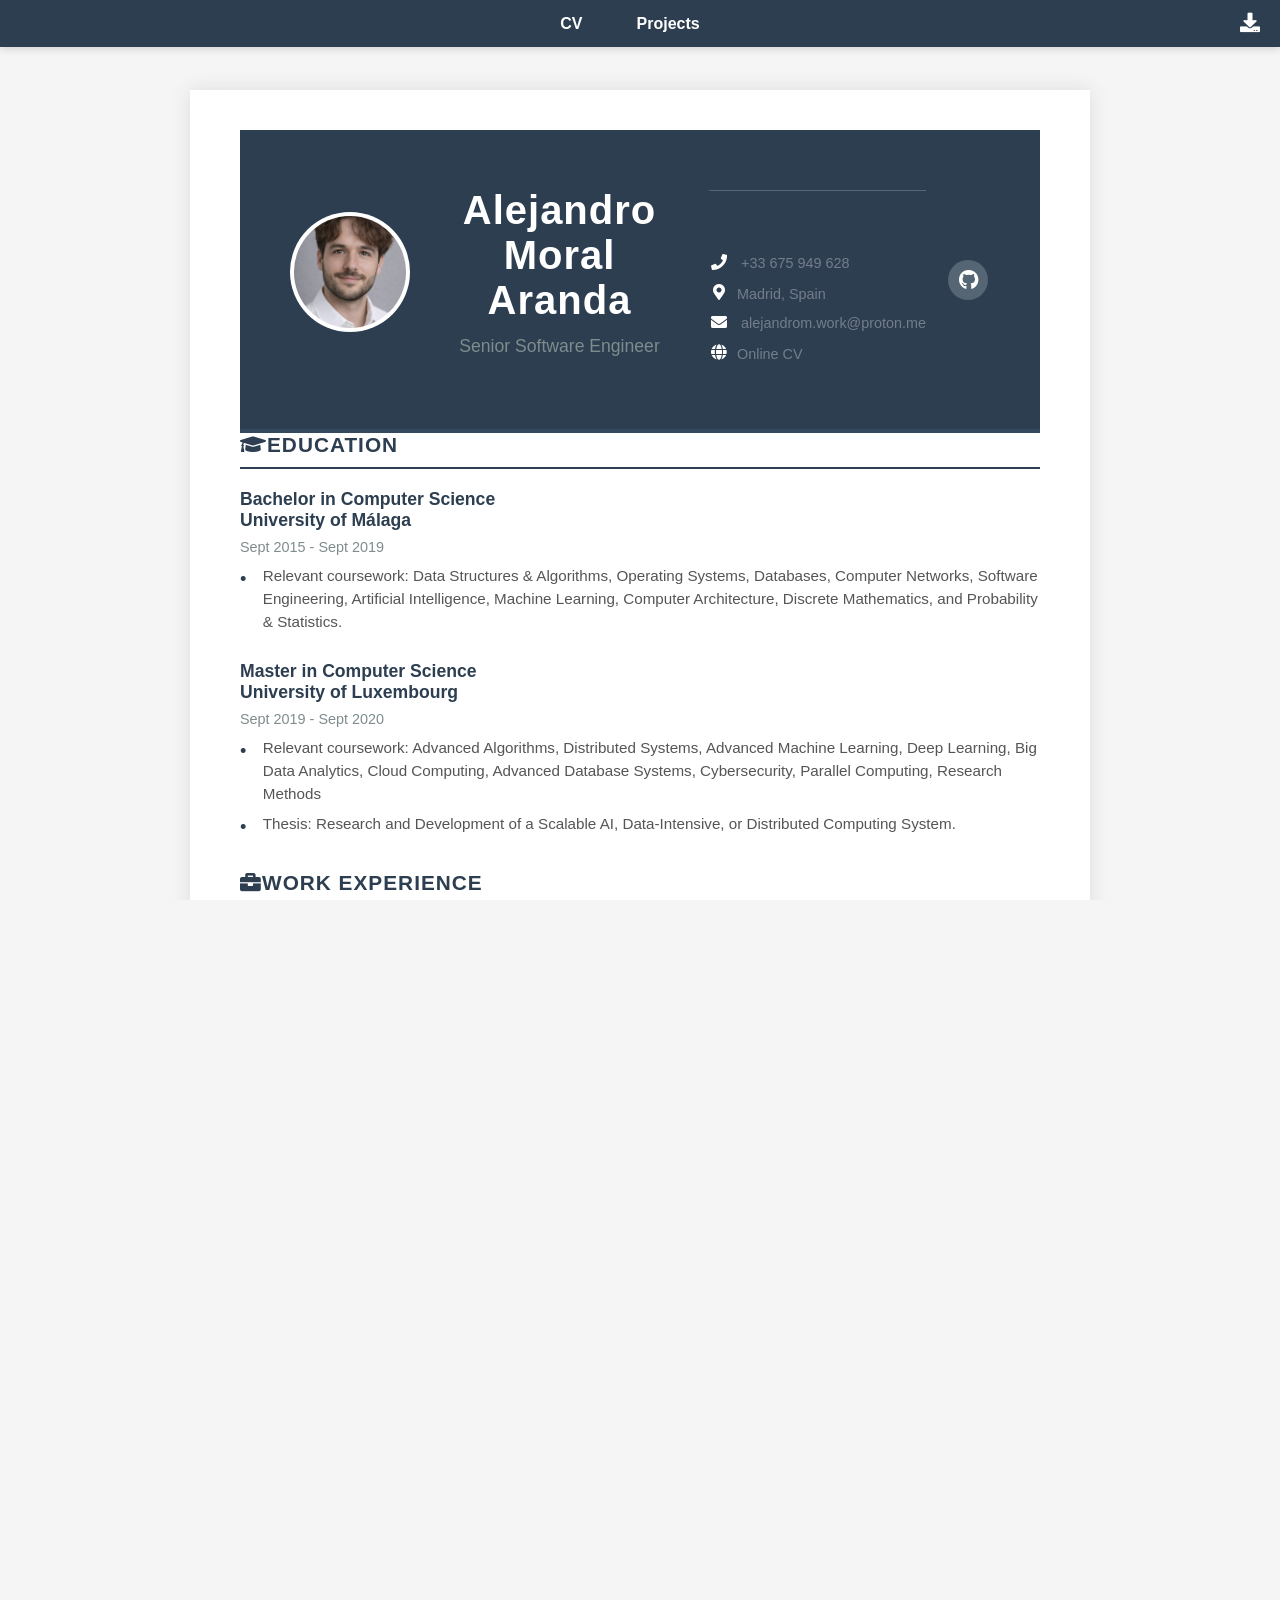
==== index.html @ 783f9229 "first commit" ====
﻿<!DOCTYPE html>

<html lang="en">
<head>
<meta charset="utf-8"/>
<title>Alejandro Moral Aranda </title>
<!-- ...existing code... -->
<meta content="width=1200, initial-scale=0.4, maximum-scale=1.0, user-scalable=yes" name="viewport"/>
<link crossorigin="anonymous" href="https://use.fontawesome.com/releases/v5.1.0/css/all.css" integrity="sha384-lKuwvrZot6UHsBSfcMvOkWwlCMgc0TaWr+30HWe3a4ltaBwTZhyTEggF5tJv8tbt" rel="stylesheet"/><link href="https://cdnjs.cloudflare.com/ajax/libs/normalize/5.0.0/normalize.min.css" rel="stylesheet"/>
<!-- Feather Icons -->
<link rel="stylesheet" href="https://cdn.jsdelivr.net/npm/feather-icons/dist/feather.min.css">
<!-- Bootstrap Icons -->
<link rel="stylesheet" href="https://cdn.jsdelivr.net/npm/bootstrap-icons@1.11.0/font/bootstrap-icons.css">
<!-- Heroicons SVG -->
<link rel="stylesheet" href="https://cdn.jsdelivr.net/npm/heroicons@2.0.18/outline/index.css">
<link href="assets/css/general.css" rel="stylesheet"/>
<link href="assets/css/t.css" rel="stylesheet"/>

<script src="https://cdnjs.cloudflare.com/ajax/libs/particlesjs/2.2.3/particles.min.js"></script><link href="https://cdnjs.cloudflare.com/ajax/libs/normalize/5.0.0/normalize.min.css" rel="stylesheet"/>
<script crossorigin="anonymous" src="https://kit.fontawesome.com/a076d05399.js"></script>
<script>
// Auto-load specific version on page load
(function() {
  const targetVersion = 'reporting-analyst';
  
  window.addEventListener('DOMContentLoaded', function() {
    if (window.CVVersionController) {
      if (window.CVVersionController.setVersion) {
        window.CVVersionController.setVersion(targetVersion);
      }
    }
    
    setTimeout(function() {
      if (window.cvController && window.cvController.switchVersion) {
        window.cvController.switchVersion(targetVersion);
      }
    }, 200);
  });
})();
</script>
</head>
<body>
  <!-- Preloader overlay -->
  <div id="preloader-overlay" class="hidden">
    <div class="preloader-spinner"></div>
  </div>
  <script>
    // Show preloader only if not in iframe
    if (window.self === window.top) {
      document.getElementById('preloader-overlay').classList.remove('hidden');
    }
  </script>
<nav class="navbar">
<ul class="nav-list">
<li class="nav-item" id="nav-cv"><a href="#cv">CV</a></li>
<li class="nav-item" id="nav-projects"><a href="#projects">Projects</a></li>
</ul>
<!-- Download button -->
<a class="download-btn" download="" href="alejandro_moral_aranda_resume.pdf" title="Download">
<i class="fas fa-download"></i>
</a>
</nav>
<div class="vertical-centered-box" id="particles-background"></div>
<div class="vertical-centered-box" id="particles-foreground"></div>
<div class="resume">

<div class="func">

<div class="base">

  <div class="default">
 <div class="profile">

        <div class="photo">
            <!-- Using a placeholder image for demo purposes -->
            <img alt="Alejandro Moral" src="../assets/images/yo.png"/>
        </div>

        <div class="info">
            <h1 class="name">Alejandro Moral</h1>
            <!-- Added a subtitle for context -->
            <p class="job" style="margin-top: 0.5rem; font-size: 1.1rem; color: #7f8c8d;">Finance and Programming</p>
        </div>

        <div class="contact">
            <h3>Contact</h3>
            <div class="call">
                <a href="tel:+33 07 43 32 65 25">
                    <i class="fas fa-phone"></i>
                    <span>+33 675 949 628</span>
                </a>
            </div>
            <div class="address">
                <i class="fas fa-map-marker-alt"></i> <!-- Updated icon class -->
                <span>Madrid, Spain</span>
            </div>
            <div class="email">
                <a href="mailto:alejandrom.work@proton.me">
                    <i class="fas fa-envelope"></i>
                    <span>alejandrom.work@proton.me</span>
                </a>
            </div>
            <div class="website-link">
                <a id="portfolio-link" href="#" target="_blank">
                    <i class="fas fa-globe"></i>
                    <span class="website-text">Portfolio Website</span>
                </a>
            </div>
            <script>
                (function() {
                    // Extract the folder name from the current path
                    const pathParts = window.location.pathname.split('/').filter(p => p && p !== 'index.html');
                    const folderName = pathParts[pathParts.length - 1];
                    
                    // Construct the portfolio URL
                    const portfolioUrl = `https://alejandromwork.github.io/cv/${folderName}/`;
                    
                    // Set the link href
                    document.getElementById('portfolio-link').href = portfolioUrl;
                })();
            </script>
        </div>

        <div class="follow">
          <!-- 1. Font Awesome SVG (js rendered) -->
          <a href="https://www.github.com/alejandromwork" target="_blank" class="github-social" title="Font Awesome">
            <i class="fab fa-github github-social-icon"></i>
          </a>
          
          <!-- 2. Feather Icons -->
          <!-- <a href="https://www.github.com/alejandromwork" target="_blank" class="github-social" title="Feather">
            <svg class="github-social-icon" xmlns="http://www.w3.org/2000/svg" width="24" height="24" viewBox="0 0 24 24" fill="none" stroke="currentColor" stroke-width="2" stroke-linecap="round" stroke-linejoin="round"><path d="M9 19c-5 1.5-5-2.5-7-3m14 6v-3.87a3.375 3.375 0 0 0-.975-2.438A3.375 3.375 0 0 0 16.037 9c1.582 0 3.087.712 4.287 1.875A5.003 5.003 0 0 1 22 14.5V22M9 19c5 1.5 5-2.5 7-3"></path></svg>
          </a> -->
          
          <!-- 3. Bootstrap Icons -->
          <!-- <a href="https://www.github.com/alejandromwork" target="_blank" class="github-social" title="Bootstrap">
            <i class="bi bi-github github-social-icon"></i>
          </a> -->
          
          <!-- 4. Simple Icons SVG -->
          <!-- <a href="https://www.github.com/alejandromwork" target="_blank" class="github-social" title="Simple Icons">
            <svg class="github-social-icon" role="img" viewBox="0 0 24 24" xmlns="http://www.w3.org/2000/svg"><path fill="currentColor" d="M12 0c-6.626 0-12 5.373-12 12 0 5.302 3.438 9.8 8.207 11.387.599.111.793-.261.793-.577v-2.234c-3.338.726-4.033-1.416-4.033-1.416-.546-1.387-1.333-1.756-1.333-1.756-1.089-.745.083-.729.083-.729 1.205.084 1.839 1.237 1.839 1.237 1.07 1.834 2.807 1.304 3.492.997.107-.775.418-1.305.762-1.604-2.665-.305-5.467-1.334-5.467-5.931 0-1.311.469-2.381 1.236-3.221-.124-.303-.535-1.524.117-3.176 0 0 1.008-.322 3.301 1.23.957-.266 1.983-.399 3.003-.404 1.02.005 2.047.138 3.006.404 2.291-1.552 3.297-1.23 3.297-1.23.653 1.653.242 2.874.118 3.176.77.84 1.235 1.911 1.235 3.221 0 4.609-2.807 5.624-5.479 5.921.43.372.823 1.102.823 2.222v 3.293c0 .319.192.694.801.576 4.765-1.589 8.199-6.086 8.199-11.386 0-6.627-5.373-12-12-12z"/></svg>
          </a> -->
        </div>

    </div>
    </div>



<div class="edu">
<h3><i class="fa fa-graduation-cap"></i>Education</h3>
<ul></ul>
</div>
<div class="work">
<h3><i class="fa fa-briefcase"></i>Work Experience</h3>
<ul></ul>
</div>
<div class="default">

  
<h3><i class="fas fa-code"></i>Skills</h3>
<!-- Compact grid of skills: name, tags, years (estimated), small meter and percent -->
<div aria-label="Skills" class="skills-grid"></div>
<!-- <small class="skills-note">Tip: hover a skill to highlight. Years shown are estimates - edit the text attributes to match your exact experience.</small> -->
</div>
<script>
    // Animate compact skill meters from data-percent attributes
    document.addEventListener('DOMContentLoaded', function(){
      document.querySelectorAll('.skills-grid .skill').forEach(function(el, i){
        var p = el.getAttribute('data-percent') || '0';
        var fill = el.querySelector('.skill-fill');
        var pct = Math.max(0, Math.min(100, parseInt(p,10)||0));
        setTimeout(function(){ fill.style.width = pct + '%'; }, 100 + (i*80));
        var percentLabel = el.querySelector('.skill-percent');
        if(percentLabel) percentLabel.textContent = pct + '%';
        var yrs = el.getAttribute('data-years');
        if(yrs){
          var yspan = el.querySelector('.skill-years');
          if(yspan) yspan.textContent = yrs + ' yrs';
        }
      });
    });
    </script>
<script>
    // Calculate durations for all <small> date ranges and append a computed duration.
    (function(){
      function parseToken(tok){
        if(!tok) return null;
        tok = tok.replace(/\u00A0/g,' ').trim(); // normalize nbsp
        // treat "present" and "current" as now
        if(/(?:present|current)/i.test(tok)) return new Date();
        // Year only
        var yOnly = tok.match(/^(\d{4})$/);
        if(yOnly) return new Date(parseInt(yOnly[1],10),0,1);
        // Normalize dots and commas
        tok = tok.replace(/\./g,'').replace(/,/g,'').trim();
        var parts = tok.split(/\s+/);
        var months = {
          january:0, jan:0, february:1, feb:1, march:2, mar:2, april:3, apr:3, may:4,
          june:5, jun:5, july:6, jul:6, august:7, aug:7, september:8, sept:8, sep:8,
          october:9, oct:9, november:10, nov:10, december:11, dec:11
        };
        // if starts with month name (full or short)
        var m = parts[0].toLowerCase();
        if(months.hasOwnProperty(m) && parts.length>=2){
          var year = parseInt(parts[1],10);
          if(!isNaN(year)) return new Date(year, months[m], 1);
        }
        // try parse with Date (fallback)
        var d = Date.parse(tok);
        if(!isNaN(d)) return new Date(d);
        return null;
      }

      function formatDuration(start,end){
        if(!start || !end) return null;
        // normalize to start of month
        var s = new Date(start.getFullYear(), start.getMonth(), 1);
        var e = new Date(end.getFullYear(), end.getMonth(), 1);
        var months = (e.getFullYear()-s.getFullYear())*12 + (e.getMonth()-s.getMonth());
        if(months < 0) months = 0;
        var years = Math.floor(months/12);
        var rem = months % 12;
        if(years > 0 && rem === 0) return years + (years===1? ' Year':' Years');
        if(years > 0) return years + (years===1? ' Year ':' Years ') + rem + (rem===1? ' Month':' Months');
        return rem + (rem===1? ' Month':' Months');
      }

      document.addEventListener('DOMContentLoaded', function(){
        document.querySelectorAll('small').forEach(function(el){
          var raw = el.textContent.trim();
          if(!raw) return;
          // ignore smalls that don't look like ranges
          if(!/\d{4}|present/i.test(raw) || raw.indexOf('-')===-1) return;
          // remove existing parenthetical duration
          var cleaned = raw.replace(/\(([^)]*)\)\s*$/,'').trim();
          var parts = cleaned.split('-');
          if(parts.length < 1) return;
          var startTok = parts[0].trim();
          var endTok = (parts[1]||'').trim() || 'Present';
          var startDate = parseToken(startTok);
          var endDate = parseToken(endTok);
          var dur = formatDuration(startDate,endDate);
          if(dur){
            el.textContent = cleaned + ' (' + dur + ')';
          }
        });
      });
    })();
    </script>
    <div class="default">
      <h3><i class="fas fa-star"></i>Interests</h3>
      <div class="interests-items">
        <div class="interest"><i class="fas fa-chess"></i><span>Chess</span></div>
        <div class="interest"><i class="fas fa-calculator"></i><span>Maths</span></div>
        <div class="interest"><i class="fas fa-film"></i><span>Anime</span></div>
        <div class="interest"><i class="fas fa-code"></i><span>Coding</span></div>
        <div class="interest"><i class="fas fa-futbol"></i><span>Football</span></div>
    </div>
    </div>


    <div class="default">
        <h3><i class="fas fa-star"></i>Languages</h3>
      <div class="interests-items">
        <div class="language"><img src="../assets/images/spain.png" alt="Spanish Flag" class="flag"><span>Spanish (Native)</span></div>
        <div class="language"><img src="../assets/images/uk.png" alt="English Flag" class="flag"><span>English (Fluent)</span></div>
        <div class="language"><img src="../assets/images/france.png" alt="French Flag" class="flag"><span>French (Medium)</span></div>
        <div class="language"><img src="../assets/images/japan.png" alt="Japanese Flag" class="flag"><span>Japanese (Basic)</span></div>
        <div class="language"><img src="../assets/images/china.png" alt="Chinese Flag" class="flag"><span>Chinese (Basic)</span></div>
    </div>

</div>
<!-- partial -->
<!-- html2pdf library for PDF generation -->
<script src="https://cdnjs.cloudflare.com/ajax/libs/html2pdf.js/0.10.1/html2pdf.bundle.min.js"></script>
<!-- pdf-lib for merging PDFs -->
<script src="https://cdn.jsdelivr.net/npm/pdf-lib@1.17.1/dist/pdf-lib.min.js"></script>
<!-- CV Version Controller - Load First -->
<script src="assets/js/cv-version-controller.js"></script>
<!-- Custom PDF generator -->
<script src="assets/js/pdf-generator.js"></script>
<script src="https://cdnjs.cloudflare.com/ajax/libs/jquery/2.2.4/jquery.min.js"></script><script src="assets/js/script.js"></script>
<script src="https://cdnjs.cloudflare.com/ajax/libs/jquery/3.6.0/jquery.min.js"></script><script src="assets/js/bd.js"></script>
<script src="https://cdnjs.cloudflare.com/ajax/libs/jquery/2.2.4/jquery.min.js"></script><script src="assets/js/utils.js"></script>



  </div>

</div><div class="projects" id="projects-content">

      
<h2 class="projects-title" data-value="PROJECTS">PROJECTS</h2>
<!-- Project Grid -->
<ul class="project-list"></ul>
</div>


</html>
---- assets/css/general.css ----
:root {
  --black: #000000;
  --white: #ffffff;
  --dark-green: #222831;
  --medium-green: #393E46;
  --light-green: #747D8C;
  --bright-green: #95B9C7;
  --darker-black: #111111;
  --lighter-black: #333333;
  --darker-green: #1A1C20;
  --lighter-green: #464B53;
  --brighter-green: #464B53; /* Matches --lighter-green, can consider using one or better naming */
  --pure-white: #ffffff;
  --off-white-1: #f8f8f8;
  --off-white-2: #f2f2f2;
  --off-white-3: #e6e6e6;
  --off-white-4: #d9d9d9;
  --off-white-5: #cccccc;
  --bg: #f8f9fa;
  --panel: #ffffff;
  --text: #464B53;
  --muted: #464B53;
  --accent: #464B53;
  --border: #eef1f3;
  --radius: 6px;
  --shadow: 0 6px 16px rgba(8,12,18,0.04);
}

/* Remove duplicate outline set above, keep once */
*,
*:before,
*:after {
  margin: 0;
  padding: 0;
  box-sizing: border-box;
  outline: none;
  transition: all .3s;
}

/* Font Import */
@import url("https://fonts.googleapis.com/css?family=Montserrat");

/* Preloader overlay */
#preloader-overlay {
  position: fixed;
  top: 0; left: 0;
  width: 100vw; height: 100vh;
  background: #000;
  z-index: 9999;
  display: flex;
  align-items: center; justify-content: center;
  transition: opacity 0.3s;
}
#preloader-overlay.hidden {
  opacity: 0;
  pointer-events: none;
}
.preloader-spinner {
  border: 8px solid #f3f3f3;
  border-top: 8px solid var(--bright-green);
  border-radius: 50%;
  width: 70px; height: 70px;
  animation: spin 1s linear infinite;
}
@keyframes spin { 100% { transform: rotate(360deg); } }

/* Body & html styles, only set once and avoid duplicate background/overflow styles */
html, body {
  font-family: "Montserrat", sans-serif;
  font-size: 16px;
  height: 100%;
  min-width: 320px;
  background: #f5f5f5;
  color: #333;
  transition: 0.5s;
  overflow-x: auto;
  cursor: default;
}

/* Follow/Social section */
.follow{
  display: flex;
  flex-direction: row;
  gap: 10px;
  width: auto;
  justify-content: center;
  margin-top: 15px;
}

/* Old follow positioning - removed */


/* Container */
.resume{
  max-width: 900px;
  width: calc(100% - 40px);
  margin: 30px auto;
  display: block;
  background: #ffffff;
  color: #333;
  position: relative;
  box-sizing: border-box;
  border-radius: 0;
  box-shadow: 0 0 20px rgba(0,0,0,0.1);
  padding: 0;
  overflow: hidden;
}

/* Resume sections */
.resume .base,
.resume .func {
  box-sizing: border-box;
  width: 100%;
  min-width: 0;
  padding: 0;
  display: block;
  clear: both;
}

/* Base section - header area */
.resume .base {
  width: 100%;
  padding: 0;
  margin: 0;
}

/* Function section: Consistent spacing with visual breathing room */
.resume .func {
  padding: 40px 50px;
  width: 100%;
  display: block;
}

/* Professional CV Header Section */
.resume .base .default:first-child {
  background: #2c3e50;
  color: white;
  padding: 40px 50px 30px;
  margin: 0;
  border-bottom: 4px solid #34495e;
  width: 100%;
  box-sizing: border-box;
  display: block;
}

/* Colors for headings and text in base */
.resume .base h3,
.resume .base p,
.resume .base .about p,
.resume .base .contact div,
.resume .base .contact div a,
.resume .base .contact div span,
.resume .base .follow
{
  color: var(--light-green);
  
}












.resume .base .about p
{
  color: var(--black);
}

/* Profile (photo, info) */
.resume .base .profile {
  display: flex;
  background: transparent;
  padding: 0;
  margin: 0 0 25px 0;
  position: relative;
  z-index: 2;
  gap: 20px;
  align-items: center;
  flex-wrap: wrap;
  justify-content: center;
  text-align: center;
}
.resume .base .profile::after {
  /* disabled the decorative skewed strip that created a diagonal black line */
  content: "";
  position: absolute;
  background: transparent;
  width: 100%;
  height: 0;
  bottom: 0;
  left: 0;
  transform: none;
  z-index: -1;
  pointer-events: none;
}
























.resume .base .profile .info .name{
  margin-top: 0;
  margin-bottom: 5px;
  font-size: 2.5em;
  font-weight: 700;
  letter-spacing: 1px;
  color: white;
}
.resume .base .profile .info .job{
  margin-top: 5px;
  margin-bottom: 0;
  font-size: 1.3em;
  text-transform: none;
  color: #ecf0f1;
  font-weight: 400;
}

.resume .base .contact div a:hover { color: #3498db; }
.resume .base .contact div:hover i { color: #3498db; }
.resume .base .contact div i {
  color: white;
  width: 20px;
  height: 20px;
  font-size: 16px;
  text-align: center;
  transition-duration: 0.3s;
}
.resume .base .follow .box a:hover i {
  background: #3498db;
  transform: scale(1.1);
}
.resume .base .follow .box i {
  display: inline-flex;
  align-items: center;
  justify-content: center;
  font-size: 30px;
  background: rgba(255,255,255,0.2);
  width: 50px; height: 50px;
  border-radius: 50%;
  line-height: 50px;
  color: white;
  transition-duration: 0.3s;
}

/* GitHub Social Icon - Multiple Icon Libraries Test */
.github-social {
  display: inline-block;
  text-decoration: none;
  padding: 0;
  margin: 2px;
}
.github-social-icon {
  width: 40px;
  height: 40px;
  padding: 8px;
  background-color: rgba(255,255,255,0.2);
  border-radius: 50%;
  display: flex;
  align-items: center;
  justify-content: center;
  color: white;
  transition: all 0.3s;
  font-size: 20px;
  line-height: 1;
}
.github-social:hover .github-social-icon {
  background-color: #3498db;
  transform: scale(1.1);
}

/* Headings */
.resume h3 { 
  color: #2c3e50; 
  font-weight: 700; 
  font-size: 1.3em;
  margin-bottom: 20px;
  margin-top: 0;
  padding-bottom: 10px;
  border-bottom: 2px solid #2c3e50;
  text-transform: uppercase;
  letter-spacing: 1px;
}

.resume .base .default h3 {
  color: white;
  border-bottom: 2px solid rgba(255,255,255,0.3);
}

.resume .func .default {
  margin-bottom: 35px;
}

.resume .func .default h3 {
  color: #2c3e50;
  border-bottom: 2px solid #2c3e50;
}

.resume .func .edu {
  padding-top: 10px;
}

.resume .func h3 {
  color: #2c3e50;
}

/* Education, coursework, program list bullets */
.education-list, .resume .func .skills-prog ul { list-style-type: none; padding-left: 0;}
.coursework, .program {
  position: relative;
  padding-left: 1.5em;
  list-style: none;
  margin: 0.5em 0;
  background-color: transparent;
  color: #555;
  font-size: 0.95em;
}

.resume .func .work,
.resume .func .edu {
  background-color: transparent;
}

.resume .func .work ul li,
.resume .func .edu ul li {
  background-color: transparent;
}
.coursework:before, .program:before {
  content: '•';
  position: absolute;
  left: 0;
  color: #2c3e50;
  font-size: 1.2em;
}

/* Highlight */
.highlight {
  color: #2c3e50;
  background: #ecf0f1;
  padding: 2px 6px;
  border-radius: 0;
  display: inline;
  font-weight: 600;
}
h6 {
  font-weight: 500;
  font-size: 0.85rem;
  line-height: 1.5;
  margin: 0.5em 0;
  color: #555;
}

/* Work/Education timeline */

.resume .func .work,
.resume .func .work a,
.resume .func .edu,
.resume .func .edu a,
.resume .func .default,
.resume .func .edu {
  border-radius: 0;
  display: block;
  width: 100%;
  padding: 0;
  margin: 0 0 35px 0;
  background-color: transparent;
  clear: both;
}



.resume .func .work ul li,
.resume .func .edu ul li {
  position: relative;
  margin-left: 0;
  padding-left: 0;
  padding-bottom: 20px;
  list-style: none;
}

.resume .func .work ul li:last-child,
.resume .func .edu ul li:last-child {
  padding-bottom: 0;
}

.resume .func .work ul li::before, 
.resume .func .edu ul li::before,
.resume .func .work ul li::after, 
.resume .func .edu ul li::after {
  display: none;
}

.resume .func .work ul li span, 
.resume .func .edu ul li span {
  transition-duration: 0.3s;
  font-weight: 600;
  color: #2c3e50;
  display: block;
  margin-bottom: 8px;
  font-size: 1.1em;
}

.resume .func .work ul li h4,
.resume .func .edu ul li h4 {
  font-size: 1.15em;
  font-weight: 600;
  color: #2c3e50;
  margin: 0 0 5px 0;
}

.resume .func .work ul li small,
.resume .func .edu ul li small {
  color: #7f8c8d;
  font-size: 0.9em;
  display: block;
  margin-bottom: 10px;
}

/* Skills grid */
.resume .func .skills-grid {
  display: grid;
  grid-template-columns: repeat(auto-fit, minmax(200px, 1fr));
  gap: 12px;
  align-items: start;
  padding: 0;
  width: 100%;
  box-sizing: border-box;
}
.resume .func .skills-grid .skill {
  display: flex;
  align-items: center;
  gap: 10px;
  background: #f8f9fa;
  padding: 10px 12px;
  border-radius: 0;
  border-left: 3px solid #2c3e50;
  min-width: 0;
  flex-wrap: wrap;
  transition: all .2s;
}
.resume .func .skills-grid .skill:hover {
  background: #ecf0f1;
  border-left-color: #3498db;
}
.skill .skill-info { flex: 1 1 auto; min-width: 0; }
.skill-name { font-weight: 600; font-size: 0.95rem; color: #2c3e50; }
.skill-meta { font-size: 0.75rem; color: #7f8c8d; display: flex; gap: 8px; margin-top: 4px; flex-wrap: wrap; }
.skill-tags { color: #7f8c8d; }
.skill-years { color: #7f8c8d; opacity: 0.9; }
.skill-meter { width: 100px; max-width: 30%; min-width: 70px; height: 8px; background: #e0e0e0; border-radius: 0; overflow: hidden;}
.skill-fill { height: 100%; background: #2c3e50; width: 0%; border-radius: 0; transition: width 800ms cubic-bezier(.2,.8,.2,1); }
.skill-percent { font-weight: 600; font-size: 0.85rem; color: #2c3e50; margin-left: 8px; flex: 0 0 40px; text-align: right;}
.skills-note { margin-top:8px; color:var(--lighter-black); font-size:0.85rem; }

@media (max-width: 720px) {
  .resume { width: calc(100% - 20px);}
  .resume .func .skills-grid { grid-template-columns: 1fr; }
  .skill-meter { width: 90px; }
  .contact { flex-direction: column; gap: 10px; width: 100%; }
  
  /* Remove old follow responsive styling */
}

/* Soft skills section */
.resume .func .skills-soft { clear: both; background: var(--white); padding: 15px; margin: 15px 0 0; }
.resume .func .skills-soft ul { display: flex; justify-content: space-between; text-align: center; }
.resume .func .skills-soft ul li { position: relative; }
.resume .func .skills-soft ul li:hover svg .cbar { stroke: var(--brighter-green); stroke-width: 4px; }
.resume .func .skills-soft ul li:hover span, .resume .func .skills-soft ul li:hover small { transform: scale(1.2);}
.resume .func .skills-soft ul li svg { width: 95%; fill: transparent; transform: rotate(-90deg); }
.resume .func .skills-soft ul li svg circle { stroke-width: 1px; stroke: var(--black);}
.resume .func .skills-soft ul li svg .cbar { stroke-width: 3px; stroke: var(--light-green); stroke-linecap: round;}
.resume .func .skills-soft ul li span, .resume .func .skills-soft ul li small {
  position: absolute; display: block; width: 100%; top: 52%; transition-duration: 0.3s;
}
.resume .func .skills-soft ul li span { top: 40%; }





.resume .func .interests-items, .resume .func .language-items {
  width: 100%; text-align: center; display: flex;
  padding-bottom: 0; box-sizing: border-box;
  gap: 15px;
  flex-wrap: wrap;
  justify-content: flex-start;
}







.resume .func .interests-items div, .resume .func .language-items div {
  display: flex; flex-direction: row; justify-content: flex-start; align-items: center;
  background: #f8f9fa;
  padding: 10px 15px;
  border-radius: 0;
  border-left: 3px solid #2c3e50;
  flex: 0 0 auto;
  gap: 10px;
}
.resume .func .interests-items div:hover, .resume .func .language-items div:hover {
  background: #ecf0f1;
  border-left-color: #3498db;
}
.resume .func .interests-items div i, .resume .func .language-items div i {
  font-size: 24px; width: auto; height: auto; line-height: 1; color: #2c3e50; transition-duration: 0.3s;
}
.resume .func .interests-items div span, .resume .func .language-items div span { 
  display: block;
  color: #2c3e50;
  font-size: 0.9em;
}
.resume .func .interests-items div img { 
  width: 24px;
  height: auto;
}

/* Projects section */
.projects { 
  
  margin:25px;
  display: none;}
.project-list {
  display: grid;
   list-style: none;
  grid-template-columns: repeat(auto-fit, minmax(280px, 1fr));
  gap: 18px; padding: 0; margin: 0;
}
.project-item {
  display: flex; flex-direction: column; background: var(--white);
  border-radius: 8px; overflow: hidden; box-shadow: 0 6px 16px rgba(0,0,0,0.06); height: 100%;
}
.project-img {
  position: relative; width: 100%; aspect-ratio: 16 / 9; overflow: hidden;
}
.project-img img {
  width: 100%; height: 100%; object-fit: cover; object-position: 0% 50%;
  transition: transform 0.3s ease; z-index: 20; display: block;
}
.project-eye-link:hover .project-img img { transform: scale(1.05);}
.project-img::before {
  content: ''; position: absolute; top: 0; left: 0; width: 100%; height: 100%;
  background: transparent; z-index: 1; transition: var(--transition1);
}
.project-eye-link:hover .project-img::before { background: hsla(0,0%,0%,0.5);}
.project-item .project-info {
  padding: 12px 14px; display: flex; flex-direction: column; gap: 8px; flex: 1 1 auto;
}
.project-info .project-description { flex: 1 1 auto; margin-bottom: 0; color: var(--black);}
.project-link { margin-top: 8px; color: var(--dark-green); font-weight: 600;}
.project-category { margin-top: 6px; color: var(--light-green); font-size: 0.85rem;}
@media (max-width: 720px) { .project-list { grid-template-columns: 1fr;  list-style: none;}}

/* Navbar styles */
.navbar {
  position: fixed;
  top: 0;
  left: 0;
  right: 0;
  width: 100%;
  background-color: #2c3e50;
  padding: 12px 20px;
  box-shadow: 0 2px 8px rgba(0,0,0,0.15);
  z-index: 1000;
  display: flex;
  justify-content: space-between;
  align-items: center;
}
/* keep page content below the fixed navbar */
body { padding-top: 60px; }
/* replace absolute centering with normal flex centering */
.nav-list {
  position: static;
  left: auto;
  transform: none;
   list-style: none;
  background-color: transparent;
  display: flex;
  margin: 0 auto;
   list-style: none;
}
.nav-item { margin: 0 15px; }
.nav-item a {
  color: #fff; text-decoration: none; font-size: 16px; font-weight: 600;
  padding: 8px 12px; border-radius: 4px; transition: background-color 0.3s, color 0.3s;
}
.nav-item a:hover, .nav-item a:focus { background-color: #575757; color: #fff; }
.nav-item.active a { background-color: #007BFF; color: #fff;}
.download-btn {
  color: #fff; font-size: 20px; text-decoration: none; transition: transform 0.3s;
}
.download-btn:hover { animation: jump 0.5s;}
@keyframes jump { 50% { transform: translateY(-10px);}}

/* PDF export */
.pdf-export-container {
  background: #ffffff;
  color: #000000;
  width: 210mm;
  box-sizing: border-box;
  padding: 12mm;
}
.pdf-export-container .pdf-page {
  page-break-after: always;
  width: 100%;
  box-sizing: border-box;
}
.pdf-export-container img { max-width: 100%; height: auto; }
body.pdf-export #particles-background,
body.pdf-export #particles-foreground { display: none ; }

/* Contact + Email styles */
.website-link, .Email {
  display: block; margin-bottom: 8px; font-size: 0.9em; word-break: break-all;
}
.website-link a, .Email a {
  display: flex; align-items: center; color: white; text-decoration: none;
  font-size: inherit; word-break: break-all;
}
.website-link i, .Email i { margin-right: 8px; }
.Email { font-size: 0.85em; }
.Email span { overflow-wrap: anywhere; word-break: break-all; }
.contact { 
  min-width: 200px; 
  padding: 20px 0 0 0; 
  border-left: none;
  border-top: 1px solid rgba(255,255,255,0.2);
  margin-top: 20px;
}
.contact h3, .follow h3 {
  color: white; 
  font-size: 1em; 
  text-transform: uppercase;
  letter-spacing: 1px; 
  margin-top: 0; 
  margin-bottom: 15px;
  border-bottom: 1px solid rgba(255,255,255,0.2);
  padding-bottom: 8px;
}
.contact div { margin-bottom: 10px; display: flex; align-items: center; font-size: 0.9rem; }
.contact a, .contact span { text-decoration: none; color: white; transition: color 0.2s; }
.contact a:hover { color: #3498db;}
.contact i { width: 25px; color: white; margin-right: 8px;}
@media (max-width:700px) {
  .contact { flex-direction: column; gap: 10px; width: 100%; padding: 20px 0 0 0; border-left: none; border-top: 1px solid rgba(255,255,255,0.2);}
  .contact div { justify-content: center; }
}

/* Hide particle layers for PDF and CV look */
#particles-background, #particles-foreground {
  display: none;
}

.resume .base .profile .info {
  flex: 1;
  display: flex;
  flex-direction: column;
  align-items: center;
}

.resume .base .profile .photo {
  --photo-size: 120px;
  width: var(--photo-size);
  height: var(--photo-size);
  overflow: hidden;
  display: flex;
  justify-content: center;
  align-items: center;
  border-radius: 50%;
  border: 4px solid rgba(255,255,255,0.3);
  background: white;
}

.resume .base .profile .photo img {
  width: 100%;
  height: 100%;
  object-fit: cover;
  object-position: center center;
  display: block;
}


@media (max-width: 700px) {
  .resume .base .profile {
    flex-direction: column;
    align-items: center;
    text-align: center;
  }

  .resume .base .profile .photo {
    --photo-size: 100px;
  }
}






/* Responsive: make resume fluid on small screens without scaling */
@media (max-width:900px) {
  .resume {
    width: calc(100% - 20px);
    margin: 20px auto;
    overflow: visible;
  }
  .resume .base .default:first-child {
    padding: 30px 25px 25px;
  }
  .resume .func {
    padding: 30px 25px;
  }
}

@media (max-width:420px) {
  /* smaller photo on very small screens */
  .resume .base .profile .photo { --photo-size: 88px; }
}
@media (max-width:320px) {
  .resume .base .profile .photo { --photo-size: 72px; }
}
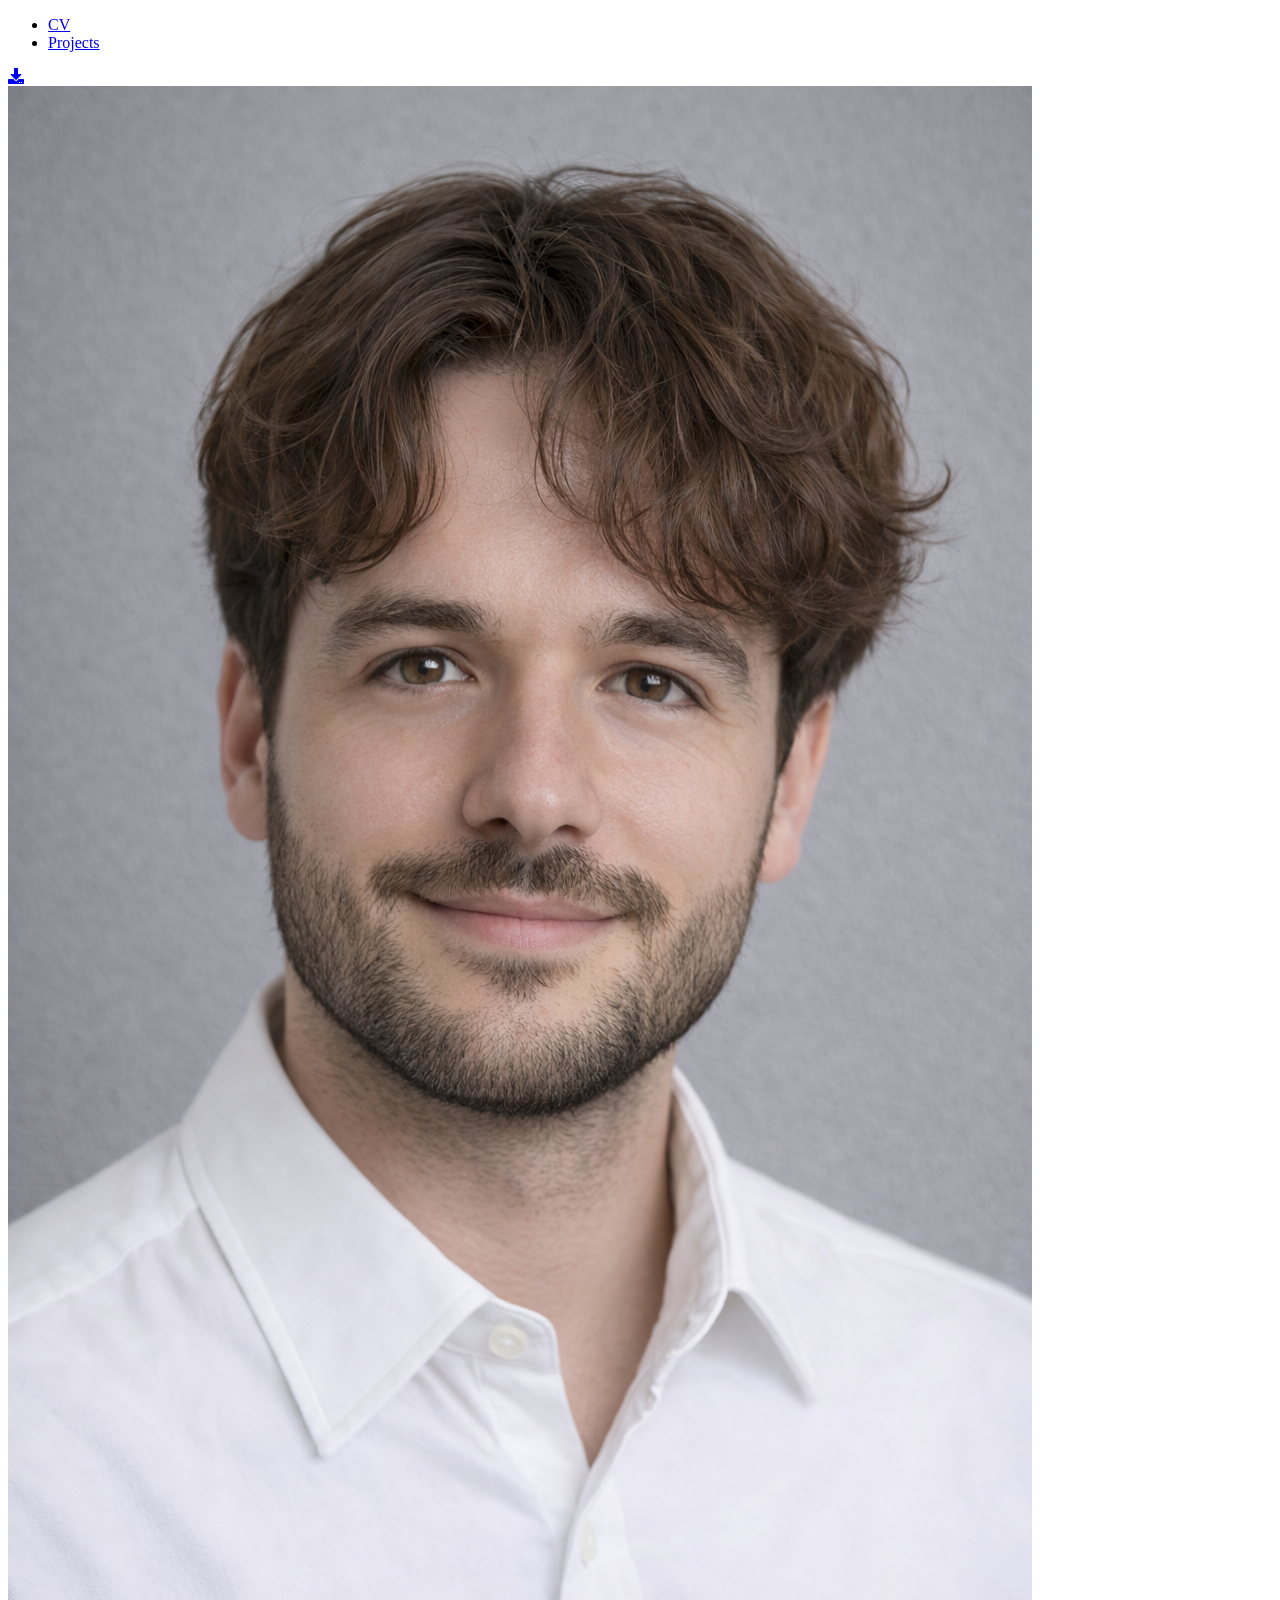
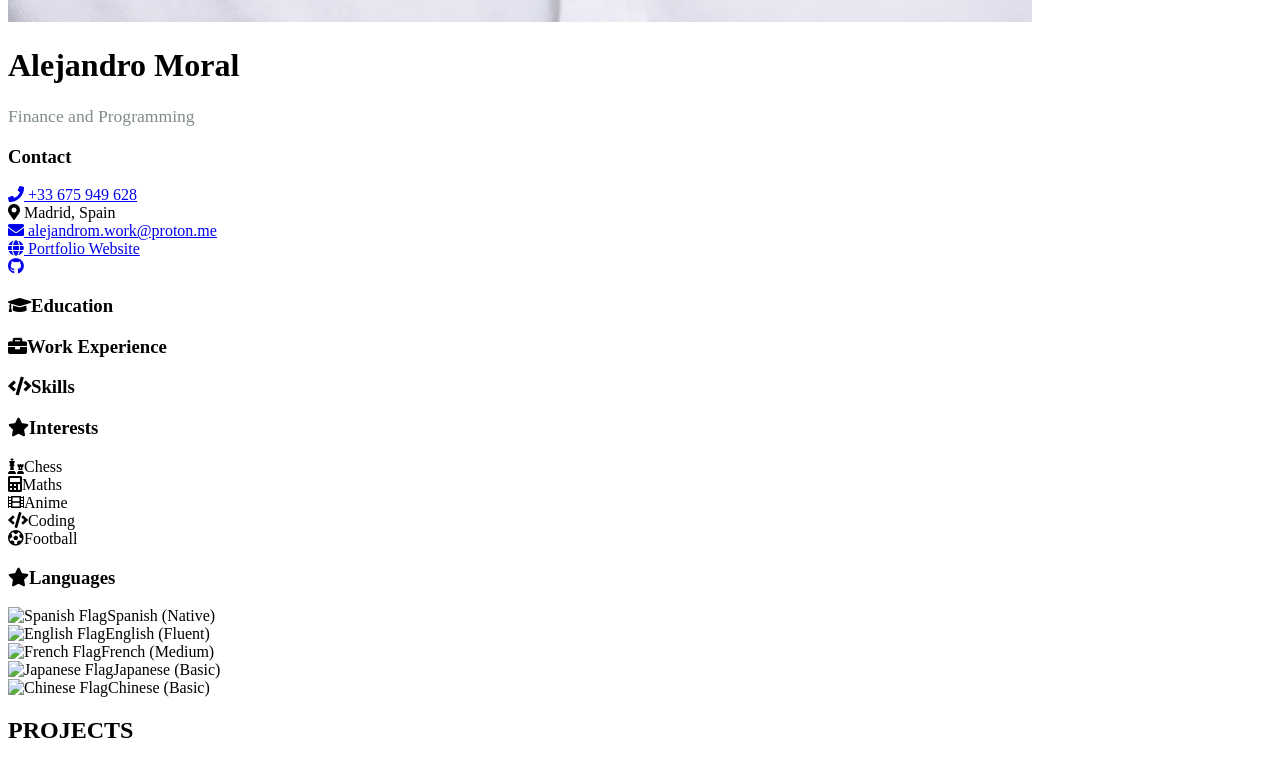
==== commit 2df280e1: "Fix GitHub Pages paths with base tag" ====
--- a/index.html
+++ b/index.html
@@ -3,6 +3,13 @@
 <html lang="en">
 <head>
 <meta charset="utf-8"/>
+<base href="/cv/">
+<script>
+// Auto-detect base path for local vs GitHub Pages
+if (window.location.hostname === 'localhost' || window.location.hostname === '127.0.0.1') {
+  document.querySelector('base').setAttribute('href', '/');
+}
+</script>
 <title>Alejandro Moral Aranda </title>
 <!-- ...existing code... -->
 <meta content="width=1200, initial-scale=0.4, maximum-scale=1.0, user-scalable=yes" name="viewport"/>
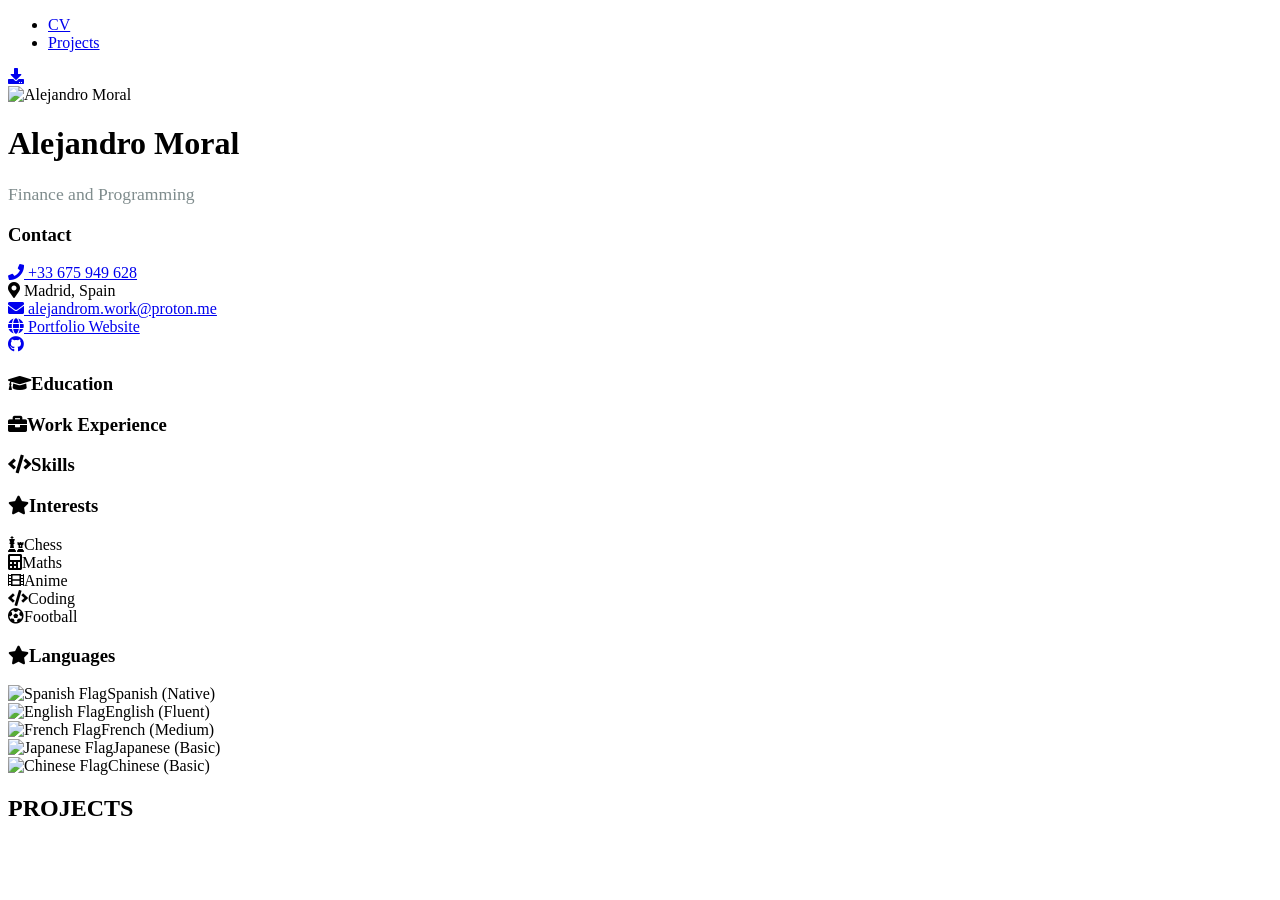
==== commit a426e7a3: "Fix all image paths to work with base tag" ====
--- a/index.html
+++ b/index.html
@@ -80,7 +80,7 @@
 
         <div class="photo">
             <!-- Using a placeholder image for demo purposes -->
-            <img alt="Alejandro Moral" src="../assets/images/yo.png"/>
+            <img alt="Alejandro Moral" src="assets/images/yo.png"/>
         </div>
 
         <div class="info">
@@ -271,11 +271,11 @@
     <div class="default">
         <h3><i class="fas fa-star"></i>Languages</h3>
       <div class="interests-items">
-        <div class="language"><img src="../assets/images/spain.png" alt="Spanish Flag" class="flag"><span>Spanish (Native)</span></div>
-        <div class="language"><img src="../assets/images/uk.png" alt="English Flag" class="flag"><span>English (Fluent)</span></div>
-        <div class="language"><img src="../assets/images/france.png" alt="French Flag" class="flag"><span>French (Medium)</span></div>
-        <div class="language"><img src="../assets/images/japan.png" alt="Japanese Flag" class="flag"><span>Japanese (Basic)</span></div>
-        <div class="language"><img src="../assets/images/china.png" alt="Chinese Flag" class="flag"><span>Chinese (Basic)</span></div>
+        <div class="language"><img src="assets/images/spain.png" alt="Spanish Flag" class="flag"><span>Spanish (Native)</span></div>
+        <div class="language"><img src="assets/images/uk.png" alt="English Flag" class="flag"><span>English (Fluent)</span></div>
+        <div class="language"><img src="assets/images/france.png" alt="French Flag" class="flag"><span>French (Medium)</span></div>
+        <div class="language"><img src="assets/images/japan.png" alt="Japanese Flag" class="flag"><span>Japanese (Basic)</span></div>
+        <div class="language"><img src="assets/images/china.png" alt="Chinese Flag" class="flag"><span>Chinese (Basic)</span></div>
     </div>
 
 </div>
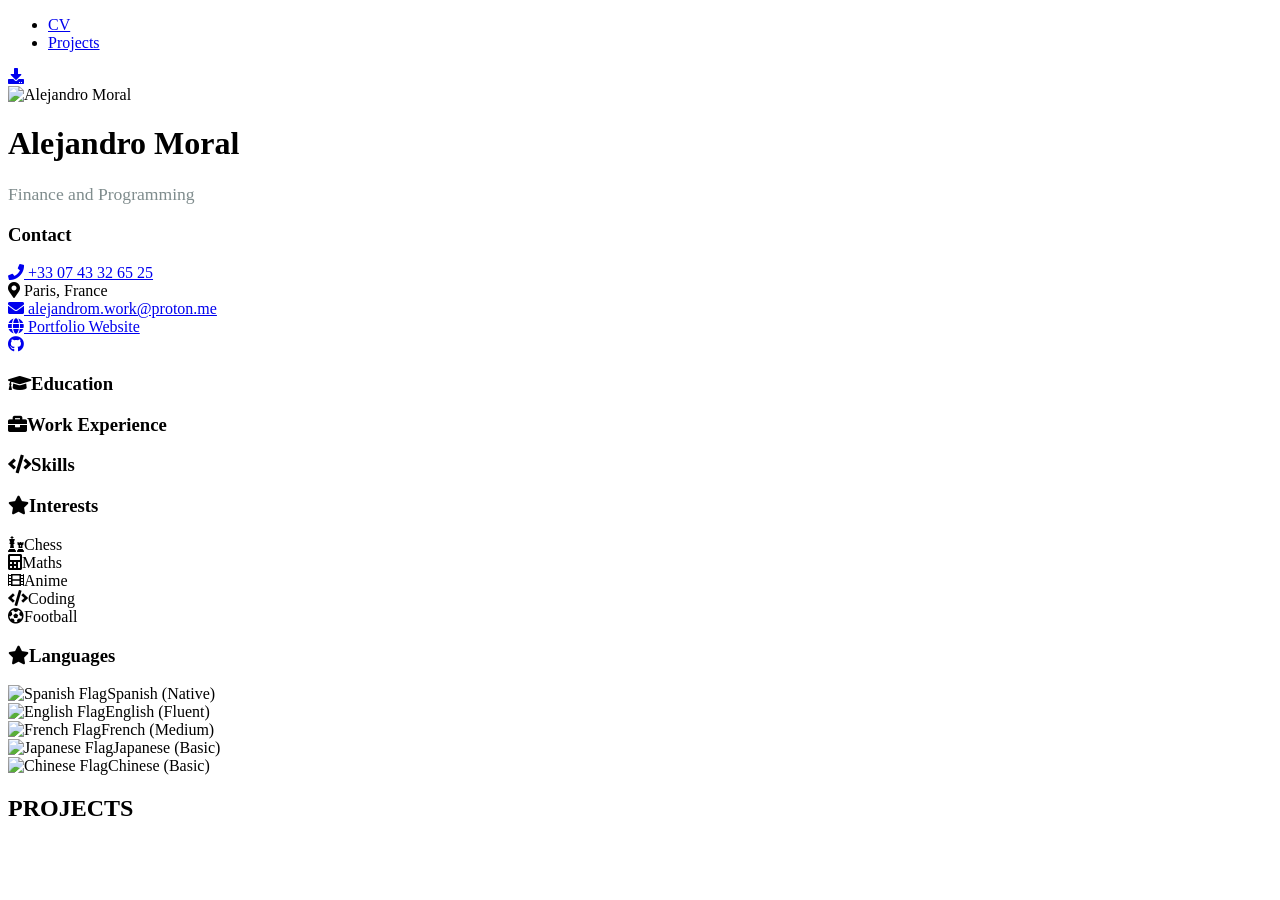
==== commit 16dda6d0: "first commit" ====
--- a/index.html
+++ b/index.html
@@ -94,12 +94,12 @@
             <div class="call">
                 <a href="tel:+33 07 43 32 65 25">
                     <i class="fas fa-phone"></i>
-                    <span>+33 675 949 628</span>
+                    <span>+33 07 43 32 65 25</span>
                 </a>
             </div>
             <div class="address">
                 <i class="fas fa-map-marker-alt"></i> <!-- Updated icon class -->
-                <span>Madrid, Spain</span>
+                <span>Paris, France</span>
             </div>
             <div class="email">
                 <a href="mailto:alejandrom.work@proton.me">
